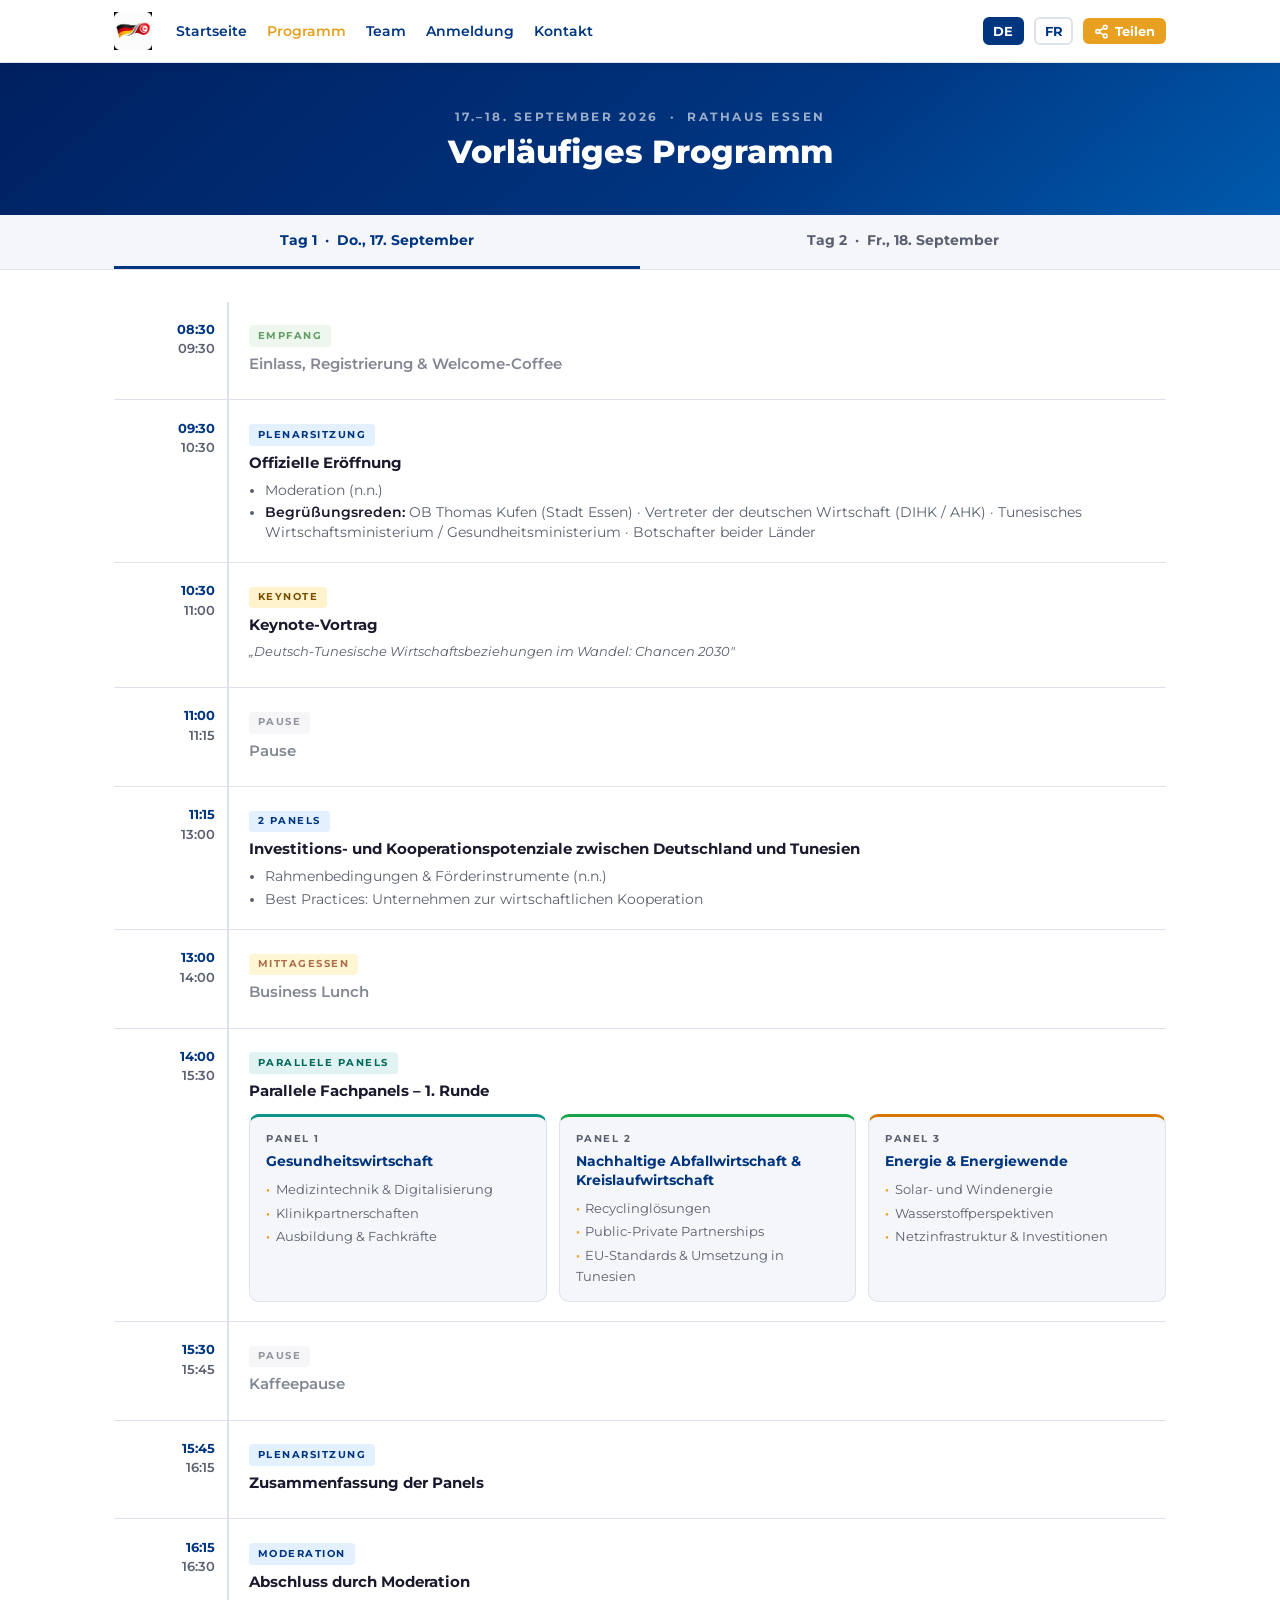
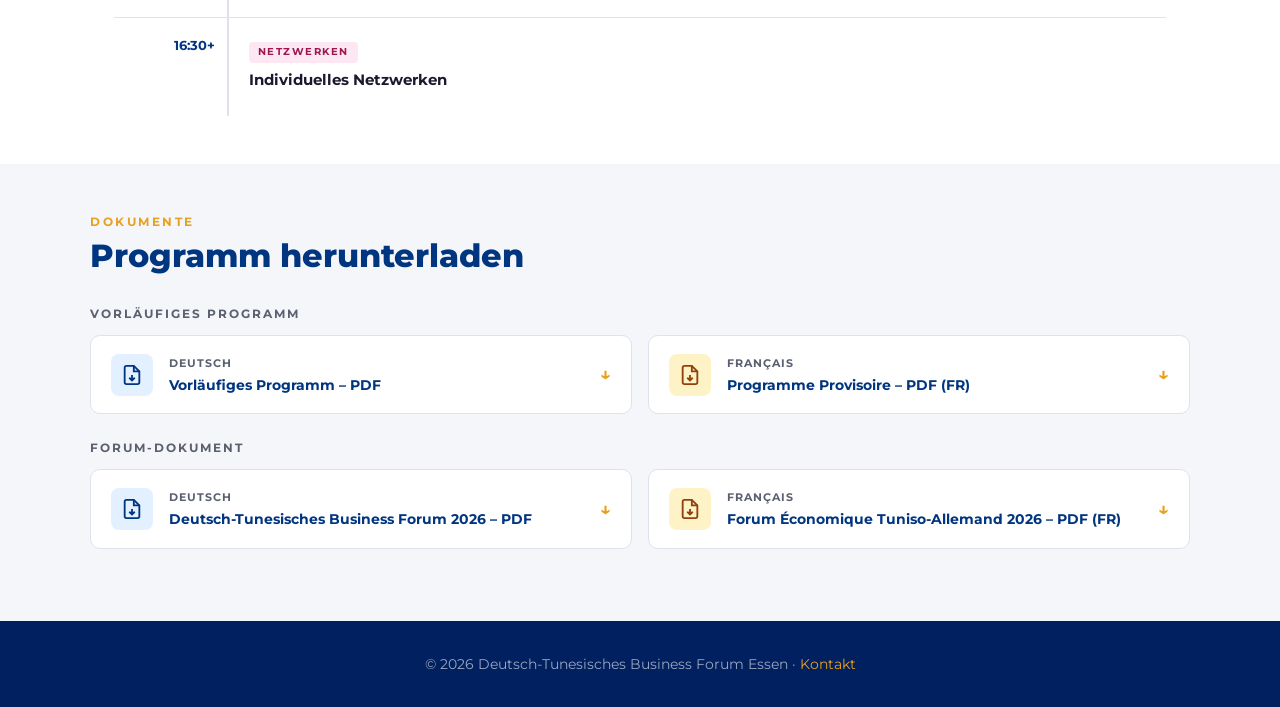
==== program.html @ 9a6dcd88 "create program page and edit file name" ====
<!DOCTYPE html>
<html lang="de">
<head>
  <meta charset="UTF-8">
  <meta name="viewport" content="width=device-width, initial-scale=1.0">
  <meta name="description" content="Vorläufiges Programm – Deutsch-Tunesisches Business Forum Essen 2026, 17.–18. September 2026, Rathaus Essen.">
  <meta property="og:title" content="Programm – Deutsch-Tunesisches Business Forum Essen 2026">
  <meta property="og:image" content="icon.png">
  <title>Programm – Deutsch-Tunesisches Business Forum Essen 2026</title>
  <link rel="icon" href="icon.png">
  <link rel="preconnect" href="https://fonts.googleapis.com">
  <link href="https://fonts.googleapis.com/css2?family=Montserrat:wght@400;600;700;800&display=swap" rel="stylesheet">
  <link rel="stylesheet" href="style.css">
  <style>
    /* ── DAY TABS ── */
    .day-tabs-wrap {
      background: var(--bg-alt);
      border-bottom: 1px solid var(--border);
      position: sticky; top: 57px; z-index: 90;
    }
    .day-tabs {
      max-width: var(--max-w); margin: 0 auto;
      padding: 0 1.5rem;
      display: flex;
    }
    .day-tab {
      flex: 1; padding: 1rem 1rem;
      font-family: inherit; font-weight: 700; font-size: .9rem;
      background: none; border: none;
      border-bottom: 3px solid transparent;
      cursor: pointer; color: var(--text-muted);
      transition: color .2s, border-color .2s;
      text-align: center; line-height: 1.3;
    }
    .day-tab:hover { color: var(--primary); }
    .day-tab.active { color: var(--primary); border-bottom-color: var(--primary); }

    /* ── SCHEDULE ── */
    #program-content {
      max-width: var(--max-w); margin: 0 auto;
      padding: 2rem 1.5rem 3rem;
    }
    .day-content { display: none; }
    .day-content.active { display: block; }

    .sched-list { display: flex; flex-direction: column; }

    .sched-item {
      display: grid;
      grid-template-columns: 115px 1fr;
      border-bottom: 1px solid var(--border);
    }
    .sched-item:last-child { border-bottom: none; }

    .sched-time {
      padding: 1.2rem .75rem 1.2rem 0;
      display: flex; flex-direction: column;
      align-items: flex-end; justify-content: flex-start;
      font-weight: 700; font-size: .8rem; color: var(--primary);
      line-height: 1.4; gap: .1rem;
      border-right: 2px solid var(--border);
    }
    .sched-time .t-end { color: var(--text-muted); font-weight: 600; }

    .sched-body {
      padding: 1.2rem 0 1.2rem 1.25rem;
    }

    .sched-tag {
      display: inline-block;
      font-size: .65rem; font-weight: 700;
      text-transform: uppercase; letter-spacing: 1.5px;
      padding: .15rem .55rem; border-radius: 4px;
      margin-bottom: .45rem;
    }
    .tag-welcome  { background: #e8f5e9; color: #2e7d32; }
    .tag-plenary  { background: #e3f0ff; color: var(--primary); }
    .tag-keynote  { background: #fff3cd; color: #7a5000; }
    .tag-break    { background: #f3f4f6; color: #6b7280; }
    .tag-lunch    { background: #fef3c7; color: #92400e; }
    .tag-parallel { background: #e0f2f1; color: #00695c; }
    .tag-b2b      { background: #ede7f6; color: #4527a0; }
    .tag-networking { background: #fce7f3; color: #9d174d; }
    .tag-closing  { background: #e0e7ff; color: #312e81; }

    .sched-title {
      font-weight: 700; color: var(--text); font-size: .95rem;
      line-height: 1.35; margin-bottom: .35rem;
    }
    .sched-subtitle {
      font-size: .83rem; color: var(--text-muted);
      font-style: italic; margin-bottom: .5rem; line-height: 1.4;
    }
    .sched-details {
      margin-top: .45rem; padding-left: 1rem;
      font-size: .85rem; color: var(--text-muted);
      display: flex; flex-direction: column; gap: .2rem;
      list-style: disc;
    }
    .sched-details li { line-height: 1.45; }
    .sched-details li b { color: var(--text); font-weight: 600; }

    .sched-item.is-break .sched-title { color: var(--text-muted); font-weight: 600; }
    .sched-item.is-break .sched-body  { opacity: .75; }

    /* ── PARALLEL GRID ── */
    .parallel-label {
      font-size: .78rem; font-weight: 700; color: var(--text-muted);
      text-transform: uppercase; letter-spacing: 1px;
      margin: .65rem 0 .6rem;
    }
    .parallel-grid {
      display: grid;
      grid-template-columns: repeat(auto-fit, minmax(210px, 1fr));
      gap: .75rem;
    }
    .panel-card {
      background: var(--bg-alt); border: 1.5px solid var(--border);
      border-radius: var(--radius); padding: .9rem 1rem;
      border-top: 3px solid var(--primary);
    }
    .panel-card.pc-health  { border-top-color: #0d9488; }
    .panel-card.pc-circ    { border-top-color: #16a34a; }
    .panel-card.pc-energy  { border-top-color: #d97706; }
    .panel-card.pc-market  { border-top-color: #0284c7; }
    .panel-card.pc-supply  { border-top-color: #7c3aed; }
    .panel-card.pc-skills  { border-top-color: #db2777; }

    .panel-num {
      font-size: .65rem; font-weight: 700;
      text-transform: uppercase; letter-spacing: 1.5px;
      color: var(--text-muted); margin-bottom: .3rem;
    }
    .panel-title {
      font-weight: 700; color: var(--primary);
      font-size: .9rem; margin-bottom: .5rem; line-height: 1.3;
    }
    .panel-topics {
      list-style: none; padding: 0;
      font-size: .81rem; color: var(--text-muted);
      display: flex; flex-direction: column; gap: .18rem;
    }
    .panel-topics li::before {
      content: '·'; color: var(--accent);
      margin-right: .35rem; font-weight: 700;
    }

    /* ── DOWNLOADS ── */
    #downloads { background: var(--bg-alt); padding: 3rem 1.5rem; }
    .dl-group-title {
      font-size: .75rem; font-weight: 700; text-transform: uppercase;
      letter-spacing: 2px; color: var(--text-muted); margin-bottom: .75rem;
    }
    .dl-grid {
      display: grid;
      grid-template-columns: repeat(auto-fit, minmax(260px, 1fr));
      gap: 1rem; margin-bottom: 1.5rem;
    }
    .dl-card {
      display: flex; align-items: center; gap: 1rem;
      background: #fff; border: 1.5px solid var(--border);
      border-radius: var(--radius); padding: 1.1rem 1.25rem;
      text-decoration: none; color: var(--text);
      transition: border-color .2s, box-shadow .2s;
    }
    .dl-card:hover { border-color: var(--primary); box-shadow: 0 2px 14px rgba(0,53,128,.1); }
    .dl-icon {
      width: 42px; height: 42px; border-radius: 8px;
      display: flex; align-items: center; justify-content: center;
      flex-shrink: 0;
    }
    .dl-icon svg { width: 22px; height: 22px; }
    .dl-icon.de-icon { background: #e3f0ff; color: var(--primary); }
    .dl-icon.fr-icon { background: #fef3c7; color: #92400e; }
    .dl-info { flex: 1; min-width: 0; }
    .dl-lang { font-size: .68rem; font-weight: 700; text-transform: uppercase; letter-spacing: 1px; color: var(--text-muted); margin-bottom: .2rem; }
    .dl-name { font-weight: 700; font-size: .88rem; color: var(--primary); line-height: 1.3; }
    .dl-arrow { color: var(--accent); font-size: 1.1rem; font-weight: 700; flex-shrink: 0; }

    /* ── RESPONSIVE ── */
    @media (max-width: 640px) {
      .sched-item { grid-template-columns: 80px 1fr; }
      .sched-time { font-size: .72rem; padding-right: .6rem; }
      .sched-body { padding-left: .9rem; }
      .parallel-grid { grid-template-columns: 1fr; }
      .day-tab { font-size: .8rem; padding: .85rem .5rem; }
      #program-content { padding: 1.5rem 1rem 2.5rem; }
      #downloads { padding: 2rem 1rem; }
    }
    @media (max-width: 480px) {
      .day-tabs-wrap { top: 52px; }
    }
  </style>
</head>
<body>

<!-- ═══ NAV ═══ -->
<nav id="topnav">
  <div class="nav-inner">
    <a class="nav-logo" href="index.html">
      <img src="icon.png" alt="DTBF 2026">
    </a>

    <ul class="nav-links" id="navLinks">
      <li>
        <a href="index.html" class="de">Startseite</a>
        <a href="index.html" class="fr hidden">Accueil</a>
      </li>
      <li>
        <a href="program.html" class="de active-page">Programm</a>
        <a href="program.html" class="fr hidden active-page">Programme</a>
      </li>
      <li>
        <a href="team.html" class="de">Team</a>
        <a href="team.html" class="fr hidden">Équipe</a>
      </li>
      <li>
        <a href="inscription.html" class="de">Anmeldung</a>
        <a href="inscription.html" class="fr hidden">Inscription</a>
      </li>
      <li>
        <a href="contact.html" class="de">Kontakt</a>
        <a href="contact.html" class="fr hidden">Contact</a>
      </li>
    </ul>

    <div class="nav-right">
      <button class="lang-btn active" id="btnDe" onclick="setLang('de')">DE</button>
      <button class="lang-btn" id="btnFr" onclick="setLang('fr')">FR</button>
      <button class="share-btn" onclick="shareEvent()">
        <svg width="15" height="15" viewBox="0 0 24 24" fill="none" stroke="currentColor" stroke-width="2.5">
          <circle cx="18" cy="5" r="3"/><circle cx="6" cy="12" r="3"/><circle cx="18" cy="19" r="3"/>
          <line x1="8.59" y1="13.51" x2="15.42" y2="17.49"/>
          <line x1="15.41" y1="6.51" x2="8.59" y2="10.49"/>
        </svg>
        <span class="de">Teilen</span>
        <span class="fr hidden">Partager</span>
      </button>
      <button class="nav-hamburger" id="hamburger" onclick="toggleMenu()" aria-label="Menü">&#9776;</button>
    </div>
  </div>
</nav>

<!-- ═══ PAGE HEADER ═══ -->
<div class="page-header">
  <div class="section-inner">
    <p class="section-label de">17.–18. September 2026 &nbsp;·&nbsp; Rathaus Essen</p>
    <p class="section-label fr hidden">17–18 septembre 2026 &nbsp;·&nbsp; Hôtel de Ville d'Essen</p>
    <h1 class="section-title de">Vorläufiges Programm</h1>
    <h1 class="section-title fr hidden">Programme Provisoire</h1>
  </div>
</div>

<!-- ═══ DAY TABS ═══ -->
<div class="day-tabs-wrap">
  <div class="day-tabs">
    <button class="day-tab active" id="tab1" onclick="switchDay(1)">
      <span class="de">Tag 1 &nbsp;·&nbsp; Do., 17. September</span>
      <span class="fr hidden">Jour 1 &nbsp;·&nbsp; Jeu. 17 septembre</span>
    </button>
    <button class="day-tab" id="tab2" onclick="switchDay(2)">
      <span class="de">Tag 2 &nbsp;·&nbsp; Fr., 18. September</span>
      <span class="fr hidden">Jour 2 &nbsp;·&nbsp; Ven. 18 septembre</span>
    </button>
  </div>
</div>

<!-- ═══ SCHEDULE ═══ -->
<div id="program-content">

  <!-- ─── DAY 1 ─── -->
  <div id="day1" class="day-content active">
    <div class="sched-list">

      <!-- 08:30 Registration -->
      <div class="sched-item is-break">
        <div class="sched-time"><span>08:30</span><span class="t-end">09:30</span></div>
        <div class="sched-body">
          <span class="sched-tag tag-welcome de">Empfang</span>
          <span class="sched-tag tag-welcome fr hidden">Accueil</span>
          <div class="sched-title de">Einlass, Registrierung &amp; Welcome-Coffee</div>
          <div class="sched-title fr hidden">Accueil, enregistrement et café de bienvenue</div>
        </div>
      </div>

      <!-- 09:30 Official Opening -->
      <div class="sched-item">
        <div class="sched-time"><span>09:30</span><span class="t-end">10:30</span></div>
        <div class="sched-body">
          <span class="sched-tag tag-plenary de">Plenarsitzung</span>
          <span class="sched-tag tag-plenary fr hidden">Plénière</span>
          <div class="sched-title de">Offizielle Eröffnung</div>
          <div class="sched-title fr hidden">Ouverture officielle</div>
          <ul class="sched-details de">
            <li>Moderation (n.n.)</li>
            <li><b>Begrüßungsreden:</b> OB Thomas Kufen (Stadt Essen) · Vertreter der deutschen Wirtschaft (DIHK / AHK) · Tunesisches Wirtschaftsministerium / Gesundheitsministerium · Botschafter beider Länder</li>
          </ul>
          <ul class="sched-details fr hidden">
            <li>Modération (à confirmer)</li>
            <li><b>Allocutions de bienvenue :</b> Maire Thomas Kufen (ville d'Essen) · Représentants de l'économie allemande (DIHK / AHK) · Ministère tunisien de l'Économie / de la Santé · Ambassadeurs des deux pays</li>
          </ul>
        </div>
      </div>

      <!-- 10:30 Keynote -->
      <div class="sched-item">
        <div class="sched-time"><span>10:30</span><span class="t-end">11:00</span></div>
        <div class="sched-body">
          <span class="sched-tag tag-keynote">Keynote</span>
          <div class="sched-title de">Keynote-Vortrag</div>
          <div class="sched-title fr hidden">Discours d'ouverture (Keynote)</div>
          <div class="sched-subtitle de">„Deutsch-Tunesische Wirtschaftsbeziehungen im Wandel: Chancen 2030"</div>
          <div class="sched-subtitle fr hidden">« Les relations économiques germano-tunisiennes en mutation : opportunités 2030 »</div>
        </div>
      </div>

      <!-- 11:00 Break -->
      <div class="sched-item is-break">
        <div class="sched-time"><span>11:00</span><span class="t-end">11:15</span></div>
        <div class="sched-body">
          <span class="sched-tag tag-break de">Pause</span>
          <span class="sched-tag tag-break fr hidden">Pause</span>
          <div class="sched-title de">Pause</div>
          <div class="sched-title fr hidden">Pause</div>
        </div>
      </div>

      <!-- 11:15 2 Panels -->
      <div class="sched-item">
        <div class="sched-time"><span>11:15</span><span class="t-end">13:00</span></div>
        <div class="sched-body">
          <span class="sched-tag tag-plenary de">2 Panels</span>
          <span class="sched-tag tag-plenary fr hidden">2 Panels</span>
          <div class="sched-title de">Investitions- und Kooperationspotenziale zwischen Deutschland und Tunesien</div>
          <div class="sched-title fr hidden">Potentiels d'investissement et de coopération entre l'Allemagne et la Tunisie</div>
          <ul class="sched-details de">
            <li>Rahmenbedingungen &amp; Förderinstrumente (n.n.)</li>
            <li>Best Practices: Unternehmen zur wirtschaftlichen Kooperation</li>
          </ul>
          <ul class="sched-details fr hidden">
            <li>Cadre réglementaire et instruments de promotion (à confirmer)</li>
            <li>Bonnes pratiques d'entreprises sur la coopération économique</li>
          </ul>
        </div>
      </div>

      <!-- 13:00 Lunch -->
      <div class="sched-item is-break">
        <div class="sched-time"><span>13:00</span><span class="t-end">14:00</span></div>
        <div class="sched-body">
          <span class="sched-tag tag-lunch de">Mittagessen</span>
          <span class="sched-tag tag-lunch fr hidden">Déjeuner</span>
          <div class="sched-title de">Business Lunch</div>
          <div class="sched-title fr hidden">Déjeuner d'affaires (Business Lunch)</div>
        </div>
      </div>

      <!-- 14:00 Parallel Panels -->
      <div class="sched-item">
        <div class="sched-time"><span>14:00</span><span class="t-end">15:30</span></div>
        <div class="sched-body">
          <span class="sched-tag tag-parallel de">Parallele Panels</span>
          <span class="sched-tag tag-parallel fr hidden">Panels parallèles</span>
          <div class="sched-title de">Parallele Fachpanels – 1. Runde</div>
          <div class="sched-title fr hidden">Panels thématiques en simultané – 1ère session</div>
          <div class="parallel-grid" style="margin-top:.75rem">

            <div class="panel-card pc-health">
              <div class="panel-num de">Panel 1</div>
              <div class="panel-num fr hidden">Panel 1</div>
              <div class="panel-title de">Gesundheitswirtschaft</div>
              <div class="panel-title fr hidden">Économie de la santé</div>
              <ul class="panel-topics de">
                <li>Medizintechnik &amp; Digitalisierung</li>
                <li>Klinikpartnerschaften</li>
                <li>Ausbildung &amp; Fachkräfte</li>
              </ul>
              <ul class="panel-topics fr hidden">
                <li>Technologie médicale et numérisation</li>
                <li>Partenariats hospitaliers</li>
                <li>Formation et main-d'œuvre qualifiée</li>
              </ul>
            </div>

            <div class="panel-card pc-circ">
              <div class="panel-num">Panel 2</div>
              <div class="panel-title de">Nachhaltige Abfallwirtschaft &amp; Kreislaufwirtschaft</div>
              <div class="panel-title fr hidden">Gestion durable des déchets et économie circulaire</div>
              <ul class="panel-topics de">
                <li>Recyclinglösungen</li>
                <li>Public-Private Partnerships</li>
                <li>EU-Standards &amp; Umsetzung in Tunesien</li>
              </ul>
              <ul class="panel-topics fr hidden">
                <li>Solutions de recyclage</li>
                <li>Partenariats Public-Privé (PPP)</li>
                <li>Normes de l'UE et mise en œuvre en Tunisie</li>
              </ul>
            </div>

            <div class="panel-card pc-energy">
              <div class="panel-num">Panel 3</div>
              <div class="panel-title de">Energie &amp; Energiewende</div>
              <div class="panel-title fr hidden">Énergie et transition énergétique</div>
              <ul class="panel-topics de">
                <li>Solar- und Windenergie</li>
                <li>Wasserstoffperspektiven</li>
                <li>Netzinfrastruktur &amp; Investitionen</li>
              </ul>
              <ul class="panel-topics fr hidden">
                <li>Énergie solaire et éolienne</li>
                <li>Perspectives de l'hydrogène</li>
                <li>Infrastructures de réseau et investissements</li>
              </ul>
            </div>

          </div>
        </div>
      </div>

      <!-- 15:30 Coffee -->
      <div class="sched-item is-break">
        <div class="sched-time"><span>15:30</span><span class="t-end">15:45</span></div>
        <div class="sched-body">
          <span class="sched-tag tag-break de">Pause</span>
          <span class="sched-tag tag-break fr hidden">Pause</span>
          <div class="sched-title de">Kaffeepause</div>
          <div class="sched-title fr hidden">Pause café</div>
        </div>
      </div>

      <!-- 15:45 Panel Summary -->
      <div class="sched-item">
        <div class="sched-time"><span>15:45</span><span class="t-end">16:15</span></div>
        <div class="sched-body">
          <span class="sched-tag tag-plenary de">Plenarsitzung</span>
          <span class="sched-tag tag-plenary fr hidden">Plénière</span>
          <div class="sched-title de">Zusammenfassung der Panels</div>
          <div class="sched-title fr hidden">Résumé succinct des panels</div>
        </div>
      </div>

      <!-- 16:15 Closing -->
      <div class="sched-item">
        <div class="sched-time"><span>16:15</span><span class="t-end">16:30</span></div>
        <div class="sched-body">
          <span class="sched-tag tag-plenary de">Moderation</span>
          <span class="sched-tag tag-plenary fr hidden">Modération</span>
          <div class="sched-title de">Abschluss durch Moderation</div>
          <div class="sched-title fr hidden">Conclusion par la modération</div>
        </div>
      </div>

      <!-- 16:30 Networking -->
      <div class="sched-item">
        <div class="sched-time"><span>16:30+</span></div>
        <div class="sched-body">
          <span class="sched-tag tag-networking de">Netzwerken</span>
          <span class="sched-tag tag-networking fr hidden">Réseautage</span>
          <div class="sched-title de">Individuelles Netzwerken</div>
          <div class="sched-title fr hidden">Réseautage individuel</div>
        </div>
      </div>

    </div>
  </div><!-- /day1 -->

  <!-- ─── DAY 2 ─── -->
  <div id="day2" class="day-content">
    <div class="sched-list">

      <!-- 09:00 Recap -->
      <div class="sched-item">
        <div class="sched-time"><span>09:00</span><span class="t-end">09:30</span></div>
        <div class="sched-body">
          <span class="sched-tag tag-plenary de">Plenarsitzung</span>
          <span class="sched-tag tag-plenary fr hidden">Plénière</span>
          <div class="sched-title de">Recap &amp; Ausblick Tag 2</div>
          <div class="sched-title fr hidden">Récapitulation et perspectives du Jour 2</div>
        </div>
      </div>

      <!-- 09:30 Workshops -->
      <div class="sched-item">
        <div class="sched-time"><span>09:30</span><span class="t-end">11:00</span></div>
        <div class="sched-body">
          <span class="sched-tag tag-parallel de">Workshops (parallel)</span>
          <span class="sched-tag tag-parallel fr hidden">Ateliers (en parallèle)</span>
          <div class="sched-title de">Workshops / Roundtables – Parallelsitzungen</div>
          <div class="sched-title fr hidden">Ateliers / Tables rondes – Sessions parallèles</div>
          <div class="parallel-grid" style="margin-top:.75rem">

            <div class="panel-card pc-market">
              <div class="panel-num de">Workshop A</div>
              <div class="panel-num fr hidden">Atelier A</div>
              <div class="panel-title de">Markteintritt Tunesien ↔ Deutschland</div>
              <div class="panel-title fr hidden">Entrée sur le marché Tunisie ↔ Allemagne</div>
              <ul class="panel-topics de">
                <li>Recht, Steuern, Zoll</li>
                <li>Praktische Erfahrungen</li>
                <li>Spezialisierte Produkte: Olivenöl, Datteln, Konserven</li>
              </ul>
              <ul class="panel-topics fr hidden">
                <li>Droit, fiscalité, douanes</li>
                <li>Expériences pratiques</li>
                <li>Produits spécialisés : huile d'olive, dattes, conserves</li>
              </ul>
            </div>

            <div class="panel-card pc-supply">
              <div class="panel-num de">Workshop B</div>
              <div class="panel-num fr hidden">Atelier B</div>
              <div class="panel-title de">Lieferketten &amp; Logistik</div>
              <div class="panel-title fr hidden">Chaînes d'approvisionnement et logistique</div>
              <ul class="panel-topics de">
                <li>Herausforderungen &amp; Lösungen</li>
                <li>Digitalisierungsprozesse</li>
                <li>Marktzugang Deutschland / EU</li>
                <li>Qualität &amp; Zertifizierung</li>
              </ul>
              <ul class="panel-topics fr hidden">
                <li>Défis et solutions</li>
                <li>Processus de numérisation</li>
                <li>Accès au marché Allemagne / UE</li>
                <li>Qualité et certification</li>
              </ul>
            </div>

            <div class="panel-card pc-skills">
              <div class="panel-num de">Workshop C</div>
              <div class="panel-num fr hidden">Atelier C</div>
              <div class="panel-title de">Fachkräfte &amp; Ausbildung</div>
              <div class="panel-title fr hidden">Main-d'œuvre qualifiée et formation</div>
              <ul class="panel-topics de">
                <li>Duale Ausbildung</li>
                <li>Kooperationen mit Hochschulen</li>
                <li>Kooperationen mit Pflegeschulen / Krankenhäusern</li>
              </ul>
              <ul class="panel-topics fr hidden">
                <li>Formation en alternance (système dual)</li>
                <li>Coopérations avec les universités</li>
                <li>Coopérations avec les écoles d'infirmiers / hôpitaux</li>
              </ul>
            </div>

          </div>
        </div>
      </div>

      <!-- 11:00 Coffee -->
      <div class="sched-item is-break">
        <div class="sched-time"><span>11:00</span><span class="t-end">11:30</span></div>
        <div class="sched-body">
          <span class="sched-tag tag-break de">Pause</span>
          <span class="sched-tag tag-break fr hidden">Pause</span>
          <div class="sched-title de">Kaffeepause</div>
          <div class="sched-title fr hidden">Pause café</div>
        </div>
      </div>

      <!-- 11:30 B2B -->
      <div class="sched-item">
        <div class="sched-time"><span>11:30</span><span class="t-end">13:00</span></div>
        <div class="sched-body">
          <span class="sched-tag tag-b2b">B2B Matchmaking</span>
          <div class="sched-title">B2B Matchmaking</div>
          <ul class="sched-details de">
            <li>Fortsetzung der individuellen Gespräche</li>
            <li>Fokus auf konkrete Projektanbahnung</li>
          </ul>
          <ul class="sched-details fr hidden">
            <li>Poursuite des entretiens individuels</li>
            <li>Focus sur l'initiation de projets concrets</li>
          </ul>
        </div>
      </div>

      <!-- 13:00 Lunch -->
      <div class="sched-item is-break">
        <div class="sched-time"><span>13:00</span><span class="t-end">14:00</span></div>
        <div class="sched-body">
          <span class="sched-tag tag-lunch de">Mittagessen</span>
          <span class="sched-tag tag-lunch fr hidden">Déjeuner</span>
          <div class="sched-title de">Lunch &amp; Networking</div>
          <div class="sched-title fr hidden">Déjeuner et réseautage</div>
        </div>
      </div>

      <!-- 14:00 Closing Panel -->
      <div class="sched-item">
        <div class="sched-time"><span>14:00</span><span class="t-end">15:00</span></div>
        <div class="sched-body">
          <span class="sched-tag tag-plenary de">Abschlusspanel</span>
          <span class="sched-tag tag-plenary fr hidden">Panel de clôture</span>
          <div class="sched-title de">Abschlusspanel: Zukunft der deutsch-tunesischen Partnerschaft</div>
          <div class="sched-title fr hidden">Panel de clôture : L'avenir du partenariat germano-tunisien</div>
          <ul class="sched-details de">
            <li>Ergebnisse der Panels</li>
            <li>Identifizierte Projekte</li>
            <li>Politische &amp; wirtschaftliche Perspektiven</li>
          </ul>
          <ul class="sched-details fr hidden">
            <li>Résultats des panels</li>
            <li>Projets identifiés</li>
            <li>Perspectives politiques et économiques</li>
          </ul>
        </div>
      </div>

      <!-- 15:00 Official Closing -->
      <div class="sched-item">
        <div class="sched-time"><span>15:00</span><span class="t-end">15:30</span></div>
        <div class="sched-body">
          <span class="sched-tag tag-closing de">Offizieller Abschluss</span>
          <span class="sched-tag tag-closing fr hidden">Clôture officielle</span>
          <div class="sched-title de">Offizieller Abschluss</div>
          <div class="sched-title fr hidden">Clôture officielle</div>
          <ul class="sched-details de">
            <li>Zusammenfassung &amp; Dankesworte</li>
            <li>Einladung zur nächsten Ausgabe</li>
            <li>Ausblick: Deutsche Wirtschaftsdelegationsreise nach Tunesien (März 2027)</li>
          </ul>
          <ul class="sched-details fr hidden">
            <li>Synthèse &amp; remerciements</li>
            <li>Invitation à la prochaine édition</li>
            <li>Perspective : mission de délégation économique allemande en Tunisie (mars 2027)</li>
          </ul>
        </div>
      </div>

    </div>
  </div><!-- /day2 -->

</div><!-- /program-content -->

<!-- ═══ DOWNLOADS ═══ -->
<section id="downloads">
  <div class="section-inner">
    <p class="section-label de">Dokumente</p>
    <p class="section-label fr hidden">Documents</p>
    <h2 class="section-title de">Programm herunterladen</h2>
    <h2 class="section-title fr hidden">Télécharger le programme</h2>

    <p class="dl-group-title de">Vorläufiges Programm</p>
    <p class="dl-group-title fr hidden">Programme provisoire</p>
    <div class="dl-grid">
      <a class="dl-card" href="pdfs/Vorl%C3%A4ufiges%20Programm%20Deutsch-Tunesisches%20Business%20Forum%202026%20Rathaus%20Essen.pdf" download>
        <div class="dl-icon de-icon">
          <svg viewBox="0 0 24 24" fill="none" stroke="currentColor" stroke-width="2">
            <path d="M14 2H6a2 2 0 00-2 2v16a2 2 0 002 2h12a2 2 0 002-2V8z"/>
            <polyline points="14,2 14,8 20,8"/>
            <line x1="12" y1="18" x2="12" y2="12"/><polyline points="9,15 12,18 15,15"/>
          </svg>
        </div>
        <div class="dl-info">
          <div class="dl-lang">Deutsch</div>
          <div class="dl-name de">Vorläufiges Programm – PDF</div>
          <div class="dl-name fr hidden">Programme provisoire – PDF (DE)</div>
        </div>
        <div class="dl-arrow">↓</div>
      </a>
      <a class="dl-card" href="pdfs/Programme%201.Provisoire%20%20Forum%20%C3%89conomique%20Tuniso-Allemand%20%202026.pdf" download>
        <div class="dl-icon fr-icon">
          <svg viewBox="0 0 24 24" fill="none" stroke="currentColor" stroke-width="2">
            <path d="M14 2H6a2 2 0 00-2 2v16a2 2 0 002 2h12a2 2 0 002-2V8z"/>
            <polyline points="14,2 14,8 20,8"/>
            <line x1="12" y1="18" x2="12" y2="12"/><polyline points="9,15 12,18 15,15"/>
          </svg>
        </div>
        <div class="dl-info">
          <div class="dl-lang">Français</div>
          <div class="dl-name fr hidden">Programme provisoire – PDF</div>
          <div class="dl-name de">Programme Provisoire – PDF (FR)</div>
        </div>
        <div class="dl-arrow">↓</div>
      </a>
    </div>

    <p class="dl-group-title de">Forum-Dokument</p>
    <p class="dl-group-title fr hidden">Document du Forum</p>
    <div class="dl-grid">
      <a class="dl-card" href="pdfs/1.Deutsch-Tunesisches%20Business%20Forum%202026.pdf" download>
        <div class="dl-icon de-icon">
          <svg viewBox="0 0 24 24" fill="none" stroke="currentColor" stroke-width="2">
            <path d="M14 2H6a2 2 0 00-2 2v16a2 2 0 002 2h12a2 2 0 002-2V8z"/>
            <polyline points="14,2 14,8 20,8"/>
            <line x1="12" y1="18" x2="12" y2="12"/><polyline points="9,15 12,18 15,15"/>
          </svg>
        </div>
        <div class="dl-info">
          <div class="dl-lang">Deutsch</div>
          <div class="dl-name de">Deutsch-Tunesisches Business Forum 2026 – PDF</div>
          <div class="dl-name fr hidden">Forum germano-tunisien 2026 – PDF (DE)</div>
        </div>
        <div class="dl-arrow">↓</div>
      </a>
      <a class="dl-card" href="pdfs/1.%20Forum%20%C3%89conomique%20Tuniso-Allemand%202026%20im%20Rathaus%20Essen%22.pdf" download>
        <div class="dl-icon fr-icon">
          <svg viewBox="0 0 24 24" fill="none" stroke="currentColor" stroke-width="2">
            <path d="M14 2H6a2 2 0 00-2 2v16a2 2 0 002 2h12a2 2 0 002-2V8z"/>
            <polyline points="14,2 14,8 20,8"/>
            <line x1="12" y1="18" x2="12" y2="12"/><polyline points="9,15 12,18 15,15"/>
          </svg>
        </div>
        <div class="dl-info">
          <div class="dl-lang">Français</div>
          <div class="dl-name fr hidden">Forum Économique Tuniso-Allemand 2026 – PDF</div>
          <div class="dl-name de">Forum Économique Tuniso-Allemand 2026 – PDF (FR)</div>
        </div>
        <div class="dl-arrow">↓</div>
      </a>
    </div>
  </div>
</section>

<!-- ═══ FOOTER ═══ -->
<footer>
  <p class="de">&copy; 2026 Deutsch-Tunesisches Business Forum Essen &middot; <a href="contact.html">Kontakt</a></p>
  <p class="fr hidden">&copy; 2026 Forum Économique Tuniso-Allemand Essen &middot; <a href="contact.html">Contact</a></p>
</footer>

<script src="common.js"></script>
<script>
  function switchDay(day) {
    document.querySelectorAll('.day-content').forEach(el => el.classList.remove('active'));
    document.getElementById('day' + day).classList.add('active');
    document.querySelectorAll('.day-tab').forEach(btn => btn.classList.remove('active'));
    document.getElementById('tab' + day).classList.add('active');
  }
</script>

</body>
</html>
---- style.css ----
*, *::before, *::after { box-sizing: border-box; margin: 0; padding: 0; }

:root {
  --primary:      #003580;
  --primary-dark: #002060;
  --accent:       #e8a020;
  --text:         #1a1a2e;
  --text-muted:   #5a6070;
  --bg:           #ffffff;
  --bg-alt:       #f4f6f9;
  --border:       #dde2ed;
  --max-w:        1100px;
  --radius:       10px;
}

body {
  font-family: 'Montserrat', system-ui, sans-serif;
  color: var(--text);
  background: var(--bg);
  line-height: 1.6;
}

.hidden { display: none !important; }

/* ── NAV ── */
nav#topnav {
  position: sticky; top: 0; z-index: 100;
  background: var(--bg);
  border-bottom: 1px solid var(--border);
  box-shadow: 0 2px 8px rgba(0,0,0,.06);
}
.nav-inner {
  max-width: var(--max-w); margin: 0 auto;
  padding: .75rem 1.5rem;
  display: flex; align-items: center; gap: 1.5rem;
  position: relative;
}
.nav-logo img { height: 38px; display: block; }
.nav-links {
  display: flex; gap: 1.25rem; flex: 1; list-style: none;
}
.nav-links a {
  text-decoration: none; color: var(--primary);
  font-weight: 600; font-size: .88rem;
  transition: color .2s;
}
.nav-links a:hover { color: var(--accent); }
.nav-links a.active-page { color: var(--accent); }
.nav-right { display: flex; align-items: center; gap: .6rem; margin-left: auto; }
.lang-btn {
  background: none; border: 2px solid var(--border);
  border-radius: 6px; padding: .22rem .55rem;
  font-family: inherit; font-weight: 700; font-size: .82rem;
  cursor: pointer; color: var(--primary); transition: all .2s;
}
.lang-btn.active { background: var(--primary); color: #fff; border-color: var(--primary); }
.share-btn {
  background: var(--accent); color: #fff; border: none;
  border-radius: 6px; padding: .32rem .7rem;
  font-family: inherit; font-weight: 700; font-size: .82rem;
  cursor: pointer; display: flex; align-items: center; gap: .35rem;
  transition: opacity .2s;
}
.share-btn:hover { opacity: .85; }
.nav-hamburger {
  display: none; background: none; border: none;
  cursor: pointer; color: var(--primary); font-size: 1.4rem; padding: .2rem;
}

/* ── PAGE HEADER (inner pages) ── */
.page-header {
  background: linear-gradient(140deg, var(--primary-dark) 0%, var(--primary) 60%, #005aad 100%);
  color: #fff; padding: 2.75rem 1.5rem; text-align: center;
}
.page-header .section-label { color: rgba(255,255,255,.6); }
.page-header .section-title { color: #fff; margin-bottom: 0; }

/* ── HERO ── */
#hero {
  background: linear-gradient(140deg, var(--primary-dark) 0%, var(--primary) 55%, #005aad 100%);
  color: #fff; padding: 5rem 1.5rem 4.5rem;
  text-align: center; position: relative; overflow: hidden;
}
#hero::before {
  content: ''; position: absolute; inset: 0;
  background: url('icon.png') center/contain no-repeat;
  opacity: .05;
}
.hero-inner { max-width: 820px; margin: 0 auto; position: relative; }
.hero-logo {
  width: 100px; height: 100px; object-fit: contain;
  border-radius: 50%; box-shadow: 0 4px 28px rgba(0,0,0,.35);
  margin-bottom: 1.5rem;
}
.hero-subtitle {
  font-size: .82rem; text-transform: uppercase; letter-spacing: 2.5px;
  color: var(--accent); font-weight: 700; margin-bottom: .5rem;
}
.hero-title {
  font-size: clamp(1.7rem, 4.5vw, 3rem);
  font-weight: 800; line-height: 1.12; margin-bottom: .75rem;
}
.hero-tagline { font-size: 1.05rem; opacity: .82; margin-bottom: 2.25rem; }
.hero-meta {
  display: flex; justify-content: center; gap: 1rem;
  flex-wrap: wrap; margin-bottom: 2.5rem;
}
.hero-meta-item {
  display: inline-flex; align-items: center; gap: .5rem;
  font-weight: 600; font-size: .95rem;
  text-decoration: none; color: #fff;
  background: rgba(255,255,255,.13); border-radius: 30px;
  padding: .55rem 1.25rem; transition: background .2s;
  border: 1px solid rgba(255,255,255,.2);
}
.hero-meta-item:hover { background: rgba(255,255,255,.23); }
.hero-meta-item svg { width: 18px; height: 18px; flex-shrink: 0; }
.hero-cta {
  display: inline-block; background: var(--accent); color: #fff;
  font-weight: 800; font-size: 1.05rem;
  padding: .9rem 2.5rem; border-radius: 50px;
  text-decoration: none; transition: transform .2s, box-shadow .2s;
  box-shadow: 0 4px 22px rgba(232,160,32,.45);
}
.hero-cta:hover { transform: translateY(-2px); box-shadow: 0 7px 30px rgba(232,160,32,.55); }

/* ── QUICK NAV ── */
#quicknav {
  background: var(--bg-alt); border-bottom: 1px solid var(--border);
  padding: 0 1.5rem; overflow-x: auto; -webkit-overflow-scrolling: touch;
}
.quicknav-inner {
  max-width: var(--max-w); margin: 0 auto;
  display: flex; gap: .5rem; padding: .8rem 0; white-space: nowrap;
}
.quicknav-inner a {
  text-decoration: none; color: var(--primary);
  font-weight: 600; font-size: .83rem;
  padding: .32rem .9rem; border-radius: 20px;
  border: 1.5px solid var(--border); background: #fff;
  transition: all .2s; flex-shrink: 0;
}
.quicknav-inner a:hover { background: var(--primary); color: #fff; border-color: var(--primary); }

/* ── SHARED SECTION STYLES ── */
section { padding: 4rem 1.5rem; }
#hosts   { background: var(--bg-alt); }
.section-inner { max-width: var(--max-w); margin: 0 auto; }
.section-label {
  font-size: .75rem; text-transform: uppercase; letter-spacing: 2.5px;
  color: var(--accent); font-weight: 700; margin-bottom: .4rem;
}
.section-title {
  font-size: clamp(1.35rem, 3vw, 2rem); font-weight: 800;
  color: var(--primary); margin-bottom: 1.75rem; line-height: 1.2;
}

/* ── ABSTRACT ── */
.abstract-body p { margin-bottom: 1rem; line-height: 1.8; color: var(--text); }
.abstract-body ul {
  list-style: none;
  display: grid; grid-template-columns: repeat(auto-fit, minmax(230px, 1fr));
  gap: .75rem; margin: .5rem 0 1rem;
}
.abstract-body ul li {
  background: #fff; border: 1.5px solid var(--border);
  border-left: 4px solid var(--accent);
  border-radius: var(--radius); padding: 1rem 1.1rem;
  font-size: .92rem; color: var(--text-muted); line-height: 1.5;
}
.abstract-body ul li strong {
  display: block; color: var(--primary);
  font-weight: 700; margin-bottom: .3rem; font-size: .95rem;
}

/* ── BIOS ── */
.bios-grid {
  display: grid; grid-template-columns: repeat(auto-fit, minmax(300px, 1fr)); gap: 1.75rem;
}
.bio-card {
  background: #fff; border-radius: var(--radius);
  border: 1.5px solid var(--border); padding: 2rem;
  box-shadow: 0 2px 14px rgba(0,0,0,.05);
}
.bio-card-header { display: flex; align-items: center; gap: 1rem; margin-bottom: 1.25rem; }
.bio-avatar {
  width: 64px; height: 64px; border-radius: 50%; flex-shrink: 0;
  object-fit: cover; object-position: center top;
  border: 2px solid var(--border);
}
.bio-name { font-weight: 800; font-size: 1.05rem; color: var(--primary); }
.bio-role { font-size: .82rem; color: var(--text-muted); font-weight: 600; margin-top: .2rem; line-height: 1.4; }
.bio-text p { font-size: .93rem; line-height: 1.75; color: var(--text); margin-bottom: .8rem; }
.bio-text p:last-child { margin-bottom: 0; }

/* ── PROGRAM CTA ── */
#program-cta {
  background: linear-gradient(135deg, var(--primary) 0%, #005aad 100%);
  color: #fff; text-align: center;
}
#program-cta .section-label { color: rgba(255,255,255,.55); }
#program-cta .section-title { color: #fff; }
.program-cta-text {
  opacity: .85; margin-bottom: 2rem; font-size: 1rem;
  max-width: 600px; margin-left: auto; margin-right: auto;
}
.btn-outline-white {
  display: inline-block; border: 2.5px solid #fff; color: #fff;
  padding: .75rem 2rem; border-radius: 50px; font-weight: 700;
  text-decoration: none; font-size: .98rem; transition: all .2s;
}
.btn-outline-white:hover { background: #fff; color: var(--primary); }

/* ── LOCATION ── */
.location-block { display: flex; flex-direction: column; gap: 1.25rem; }
.location-address {
  display: inline-flex; align-items: flex-start; gap: 1rem;
  background: #fff; border: 1.5px solid var(--border);
  border-radius: var(--radius); padding: 1.5rem 1.75rem;
  max-width: 420px;
}
.location-address svg { color: var(--accent); flex-shrink: 0; margin-top: .25rem; }
.location-address address { font-style: normal; line-height: 1.85; }
.location-address address strong { font-weight: 800; color: var(--primary); display: block; }
.map-link {
  display: inline-flex; align-items: center; gap: .4rem;
  color: var(--primary); font-weight: 700; text-decoration: none;
  border-bottom: 2px solid var(--accent); padding-bottom: 2px;
  font-size: .95rem; transition: color .2s;
}
.map-link:hover { color: var(--accent); }
.map-embed {
  width: 100%; max-width: 700px;
  border-radius: var(--radius); overflow: hidden;
  border: 1.5px solid var(--border);
  aspect-ratio: 4/3;
}
.map-embed iframe { width: 100%; height: 100%; display: block; border: 0; }

/* ── FOOTER ── */
footer {
  background: var(--primary-dark); color: rgba(255,255,255,.6);
  padding: 2rem 1.5rem; text-align: center; font-size: .88rem;
}
footer a { color: var(--accent); text-decoration: none; }
footer a:hover { text-decoration: underline; }

/* ── RESPONSIVE ── */
@media (max-width: 768px) {
  .nav-links { display: none; }
  .nav-hamburger { display: block; }
  .nav-links.open {
    display: flex; flex-direction: column;
    position: absolute; top: 100%; left: 0; right: 0;
    background: #fff; border-top: 1px solid var(--border);
    padding: 1rem 1.5rem; gap: .6rem;
    box-shadow: 0 6px 16px rgba(0,0,0,.1); z-index: 200;
  }
  .hero-meta { gap: .75rem; }
}

@media (max-width: 480px) {
  section { padding: 2.75rem 1rem; }
  .hero-cta { font-size: .95rem; padding: .8rem 1.75rem; }
  .bio-card { padding: 1.5rem; }
}
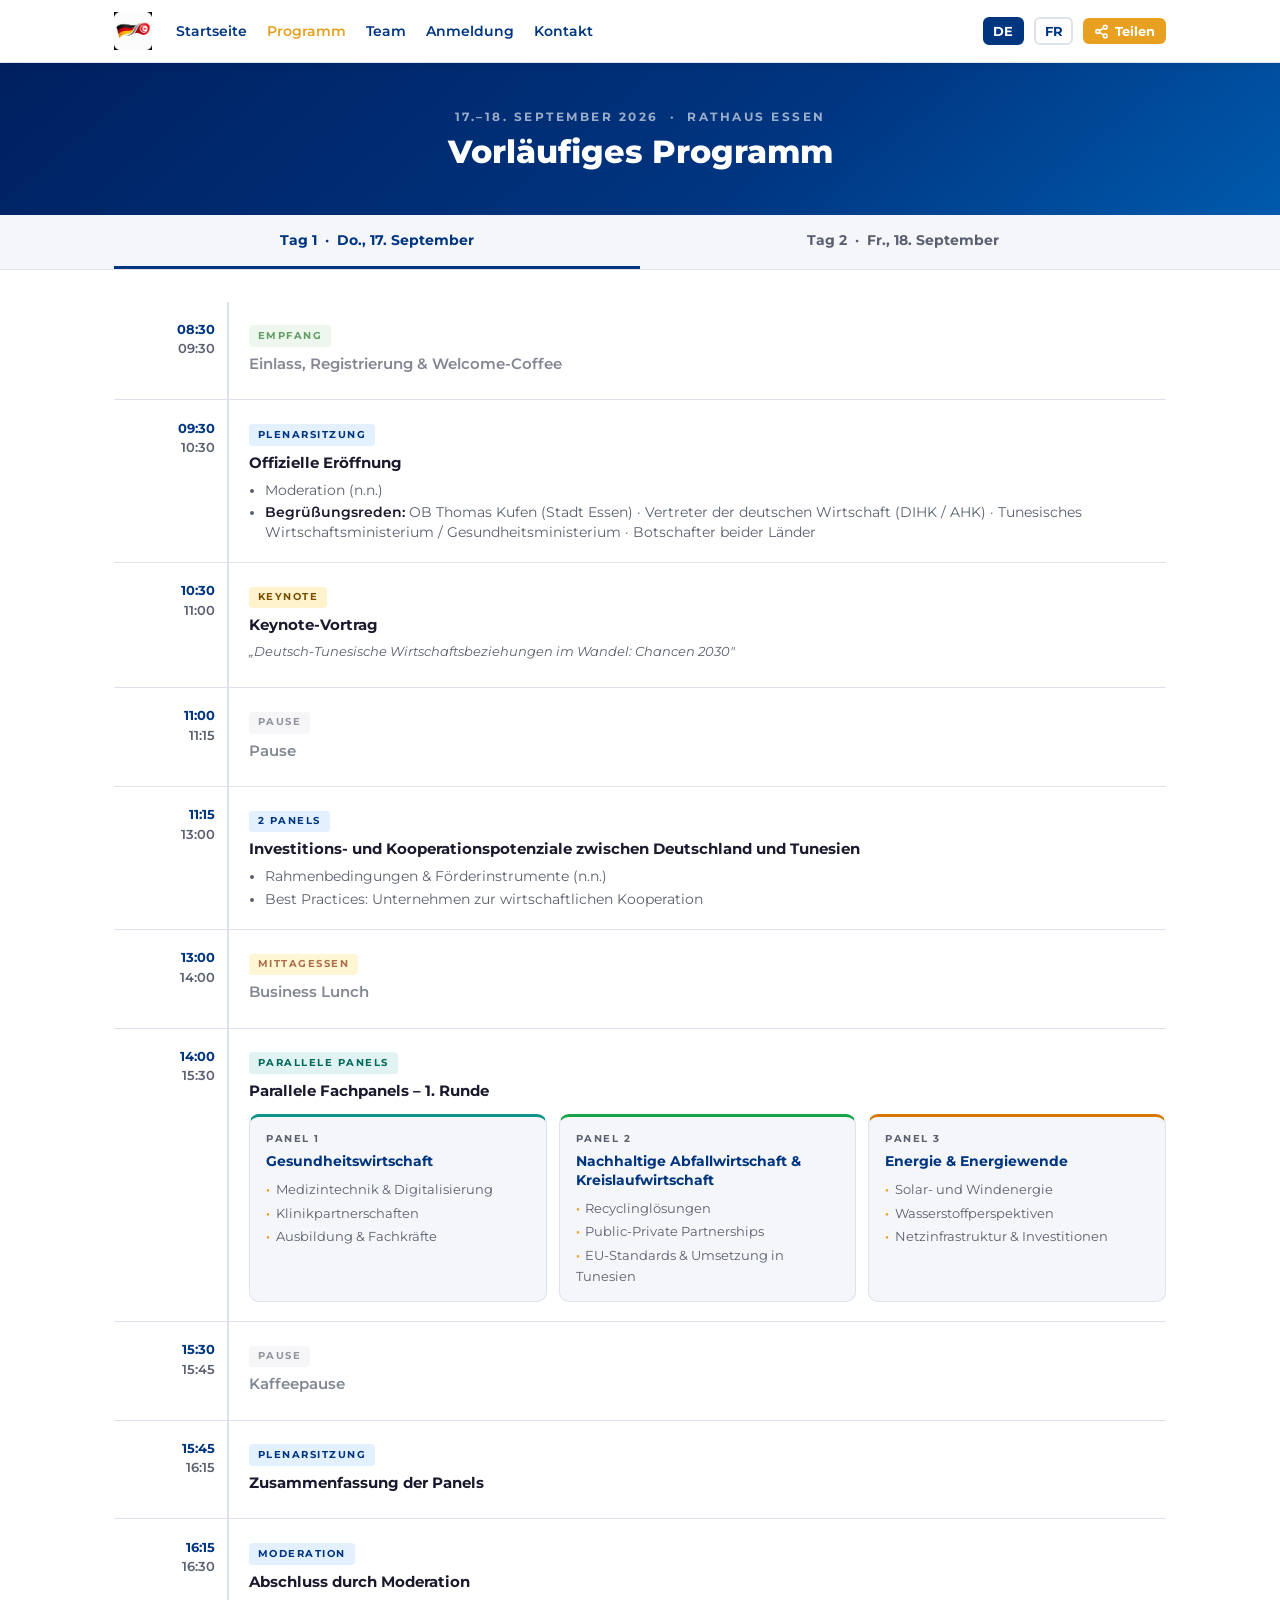
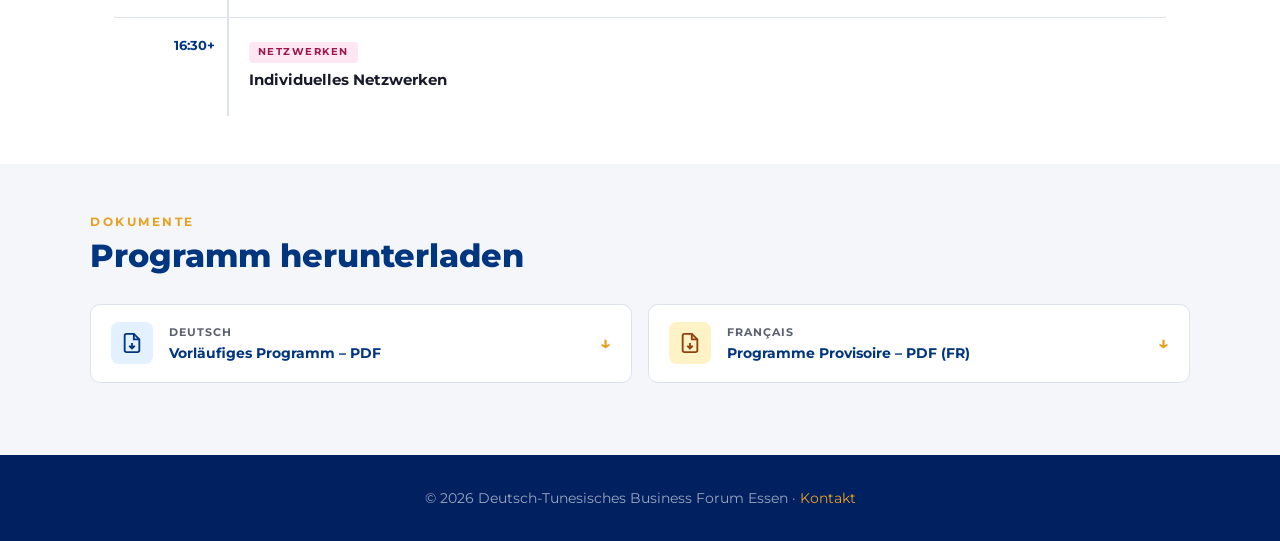
==== commit 29bb0b8c: "fix link" ====
--- a/program.html
+++ b/program.html
@@ -641,10 +641,8 @@
     <h2 class="section-title de">Programm herunterladen</h2>
     <h2 class="section-title fr hidden">Télécharger le programme</h2>
 
-    <p class="dl-group-title de">Vorläufiges Programm</p>
-    <p class="dl-group-title fr hidden">Programme provisoire</p>
     <div class="dl-grid">
-      <a class="dl-card" href="pdfs/Vorl%C3%A4ufiges%20Programm%20Deutsch-Tunesisches%20Business%20Forum%202026%20Rathaus%20Essen.pdf" download>
+      <a class="dl-card" href="pdfs/agenda_de.pdf" download>
         <div class="dl-icon de-icon">
           <svg viewBox="0 0 24 24" fill="none" stroke="currentColor" stroke-width="2">
             <path d="M14 2H6a2 2 0 00-2 2v16a2 2 0 002 2h12a2 2 0 002-2V8z"/>
@@ -659,7 +657,7 @@
         </div>
         <div class="dl-arrow">↓</div>
       </a>
-      <a class="dl-card" href="pdfs/Programme%201.Provisoire%20%20Forum%20%C3%89conomique%20Tuniso-Allemand%20%202026.pdf" download>
+      <a class="dl-card" href="pdfs/agenda_fr.pdf" download>
         <div class="dl-icon fr-icon">
           <svg viewBox="0 0 24 24" fill="none" stroke="currentColor" stroke-width="2">
             <path d="M14 2H6a2 2 0 00-2 2v16a2 2 0 002 2h12a2 2 0 002-2V8z"/>
@@ -671,41 +669,6 @@
           <div class="dl-lang">Français</div>
           <div class="dl-name fr hidden">Programme provisoire – PDF</div>
           <div class="dl-name de">Programme Provisoire – PDF (FR)</div>
-        </div>
-        <div class="dl-arrow">↓</div>
-      </a>
-    </div>
-
-    <p class="dl-group-title de">Forum-Dokument</p>
-    <p class="dl-group-title fr hidden">Document du Forum</p>
-    <div class="dl-grid">
-      <a class="dl-card" href="pdfs/1.Deutsch-Tunesisches%20Business%20Forum%202026.pdf" download>
-        <div class="dl-icon de-icon">
-          <svg viewBox="0 0 24 24" fill="none" stroke="currentColor" stroke-width="2">
-            <path d="M14 2H6a2 2 0 00-2 2v16a2 2 0 002 2h12a2 2 0 002-2V8z"/>
-            <polyline points="14,2 14,8 20,8"/>
-            <line x1="12" y1="18" x2="12" y2="12"/><polyline points="9,15 12,18 15,15"/>
-          </svg>
-        </div>
-        <div class="dl-info">
-          <div class="dl-lang">Deutsch</div>
-          <div class="dl-name de">Deutsch-Tunesisches Business Forum 2026 – PDF</div>
-          <div class="dl-name fr hidden">Forum germano-tunisien 2026 – PDF (DE)</div>
-        </div>
-        <div class="dl-arrow">↓</div>
-      </a>
-      <a class="dl-card" href="pdfs/1.%20Forum%20%C3%89conomique%20Tuniso-Allemand%202026%20im%20Rathaus%20Essen%22.pdf" download>
-        <div class="dl-icon fr-icon">
-          <svg viewBox="0 0 24 24" fill="none" stroke="currentColor" stroke-width="2">
-            <path d="M14 2H6a2 2 0 00-2 2v16a2 2 0 002 2h12a2 2 0 002-2V8z"/>
-            <polyline points="14,2 14,8 20,8"/>
-            <line x1="12" y1="18" x2="12" y2="12"/><polyline points="9,15 12,18 15,15"/>
-          </svg>
-        </div>
-        <div class="dl-info">
-          <div class="dl-lang">Français</div>
-          <div class="dl-name fr hidden">Forum Économique Tuniso-Allemand 2026 – PDF</div>
-          <div class="dl-name de">Forum Économique Tuniso-Allemand 2026 – PDF (FR)</div>
         </div>
         <div class="dl-arrow">↓</div>
       </a>
